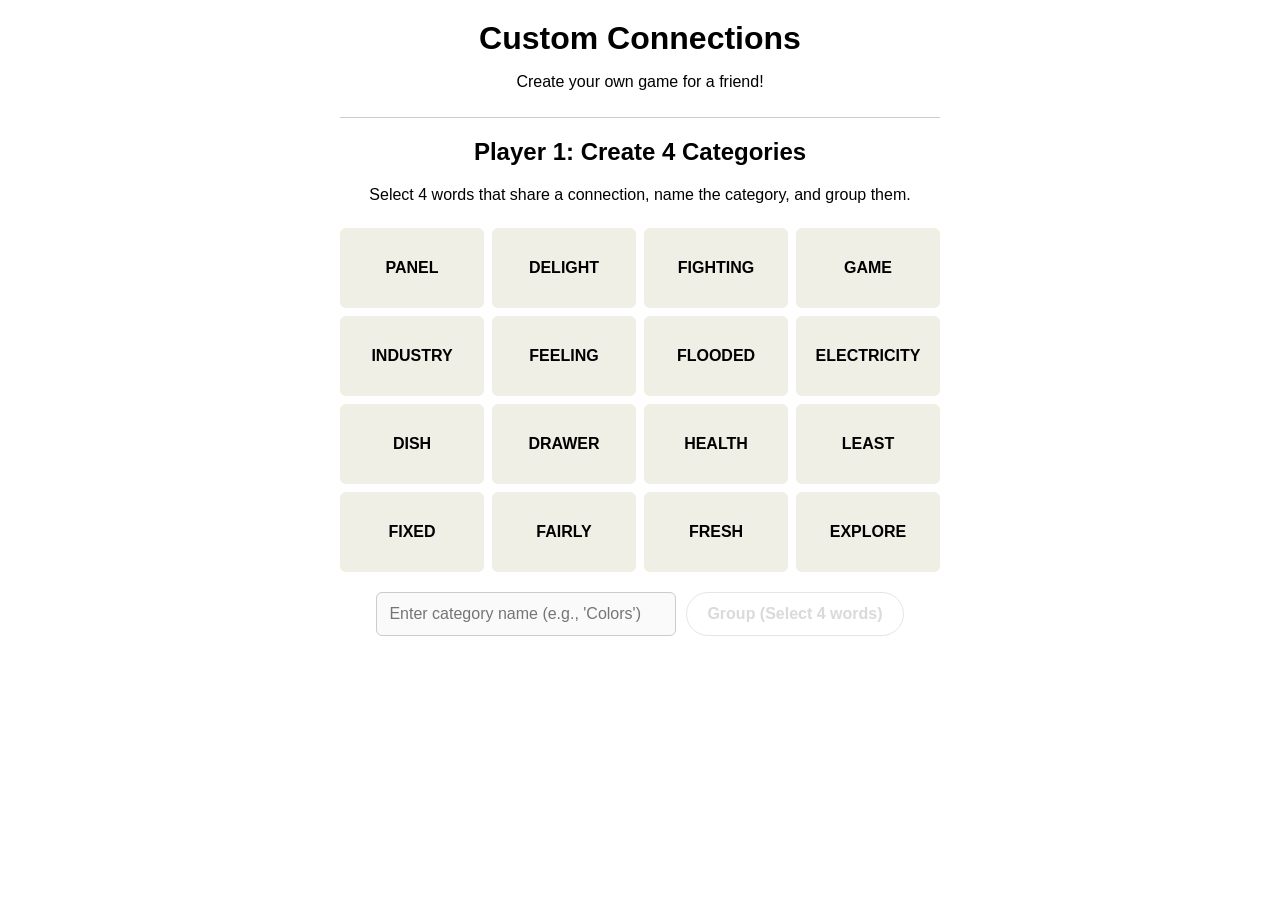
==== connections/index.html @ b5096427 "Initial commit for main website" ====
<!DOCTYPE html>
<html lang="en">
<head>
    <meta charset="UTF-8">
    <meta name="viewport" content="width=device-width, initial-scale=1.0">
    <title>Custom Connections</title>
    <link rel="stylesheet" href="style.css">
</head>
<body>
    <div class="container">
        <header>
            <h1>Custom Connections</h1>
            <p id="subtitle">Create your own game for a friend!</p>
        </header>

        <!-- SETUP PHASE (Player 1) -->
        <div id="setup-phase" class="phase active">
            <h2>Player 1: Create 4 Categories</h2>
            <p>Select 4 words that share a connection, name the category, and group them.</p>
            
            <div id="setup-categories" class="solved-categories"></div>
            
            <div id="setup-grid" class="grid"></div>
            
            <div class="controls setup-controls">
                <input type="text" id="category-name" placeholder="Enter category name (e.g., 'Colors')" disabled>
                <button id="btn-group" disabled>Group (Select 4 words)</button>
            </div>
            
            <button id="btn-start-game" class="hidden primary-btn">Start Game for Player 2</button>
        </div>

        <!-- PLAY PHASE (Player 2) -->
        <div id="play-phase" class="phase hidden">
            <h2>Player 2: Find the Connections</h2>
            <p>Group the words into 4 categories of 4.</p>
            
            <div id="play-categories" class="solved-categories"></div>
            
            <div id="play-grid" class="grid"></div>
            
            <div class="mistakes-container">
                <span>Mistakes remaining:</span>
                <div id="mistakes-dots" class="dots">
                    <span class="dot"></span>
                    <span class="dot"></span>
                    <span class="dot"></span>
                    <span class="dot"></span>
                </div>
            </div>
            
            <div class="controls play-controls">
                <button id="btn-shuffle">Shuffle</button>
                <button id="btn-deselect">Deselect All</button>
                <button id="btn-submit" disabled>Submit</button>
            </div>
            
            <div id="game-over-message" class="hidden">
                <h2 id="end-title"></h2>
                <button id="btn-restart" class="primary-btn">Play Again</button>
            </div>
        </div>
        
        <!-- Toast Notification -->
        <div id="toast" class="toast hidden">Message</div>
    </div>

    <script src="words.js"></script>
    <script src="script.js"></script>
</body>
</html>
---- connections/style.css ----
:root {
    --bg-color: #ffffff;
    --text-color: #000000;
    --tile-bg: #efefe6;
    --tile-selected: #5a594e;
    --tile-text: #000000;
    --tile-selected-text: #ffffff;
    --cat-1: #f9df6d; /* Yellow */
    --cat-2: #a0c35a; /* Green */
    --cat-3: #b0c4ef; /* Blue */
    --cat-4: #ba81c5; /* Purple */
}

* {
    box-sizing: border-box;
    font-family: -apple-system, BlinkMacSystemFont, "Segoe UI", Roboto, Helvetica, Arial, sans-serif;
}

body {
    background-color: var(--bg-color);
    color: var(--text-color);
    margin: 0;
    padding: 20px;
    display: flex;
    justify-content: center;
}

.container {
    max-width: 600px;
    width: 100%;
    text-align: center;
}

header {
    margin-bottom: 20px;
    border-bottom: 1px solid #ccc;
    padding-bottom: 10px;
}

h1 {
    margin: 0 0 5px 0;
    font-size: 2rem;
}

.phase {
    display: none;
}

.phase.active {
    display: block;
}

.hidden {
    display: none !important;
}

/* Grid Styles */
.grid {
    display: grid;
    grid-template-columns: repeat(4, 1fr);
    gap: 8px;
    margin-bottom: 20px;
}

.tile {
    background-color: var(--tile-bg);
    color: var(--tile-text);
    border: none;
    border-radius: 6px;
    padding: 20px 10px;
    font-size: 1rem;
    font-weight: bold;
    text-transform: uppercase;
    cursor: pointer;
    transition: all 0.2s ease;
    display: flex;
    align-items: center;
    justify-content: center;
    min-height: 80px;
    word-break: break-word;
}

.tile:hover {
    background-color: #e0e0d5;
}

.tile.selected {
    background-color: var(--tile-selected);
    color: var(--tile-selected-text);
}

/* Solved Categories */
.solved-categories {
    display: flex;
    flex-direction: column;
    gap: 8px;
    margin-bottom: 8px;
}

.category-row {
    border-radius: 6px;
    padding: 15px;
    display: flex;
    flex-direction: column;
    align-items: center;
    justify-content: center;
    min-height: 80px;
}

.category-row.cat-0 { background-color: var(--cat-1); }
.category-row.cat-1 { background-color: var(--cat-2); }
.category-row.cat-2 { background-color: var(--cat-3); }
.category-row.cat-3 { background-color: var(--cat-4); }

.category-name {
    font-weight: bold;
    font-size: 1.1rem;
    text-transform: uppercase;
    margin-bottom: 5px;
}

.category-words {
    font-size: 0.9rem;
    text-transform: uppercase;
}

/* Controls */
.controls {
    display: flex;
    gap: 10px;
    justify-content: center;
    margin-bottom: 20px;
    flex-wrap: wrap;
}

button {
    padding: 12px 20px;
    border: 1px solid #000;
    border-radius: 24px;
    background: #fff;
    font-size: 1rem;
    font-weight: bold;
    cursor: pointer;
    transition: background 0.2s;
}

button:hover:not(:disabled) {
    background: #f0f0f0;
}

button:disabled {
    opacity: 0.5;
    cursor: not-allowed;
    border-color: #ccc;
}

.primary-btn {
    background: #000;
    color: #fff;
    font-size: 1.2rem;
    padding: 15px 30px;
    margin-top: 20px;
}

.primary-btn:hover {
    background: #333;
}

input[type="text"] {
    padding: 12px;
    border: 1px solid #ccc;
    border-radius: 6px;
    font-size: 1rem;
    flex-grow: 1;
    max-width: 300px;
}

/* Mistakes */
.mistakes-container {
    display: flex;
    align-items: center;
    justify-content: center;
    gap: 10px;
    margin-bottom: 20px;
    font-size: 1.1rem;
}

.dots {
    display: flex;
    gap: 5px;
}

.dot {
    width: 12px;
    height: 12px;
    background-color: #5a594e;
    border-radius: 50%;
    transition: opacity 0.3s;
}

.dot.lost {
    opacity: 0.2;
}

/* Toast */
.toast {
    position: fixed;
    top: 20px;
    left: 50%;
    transform: translateX(-50%);
    background: #000;
    color: #fff;
    padding: 12px 24px;
    border-radius: 6px;
    font-weight: bold;
    z-index: 1000;
    transition: opacity 0.3s;
}

#game-over-message {
    margin-top: 30px;
    padding: 20px;
    background: #f9f9f9;
    border-radius: 8px;
}
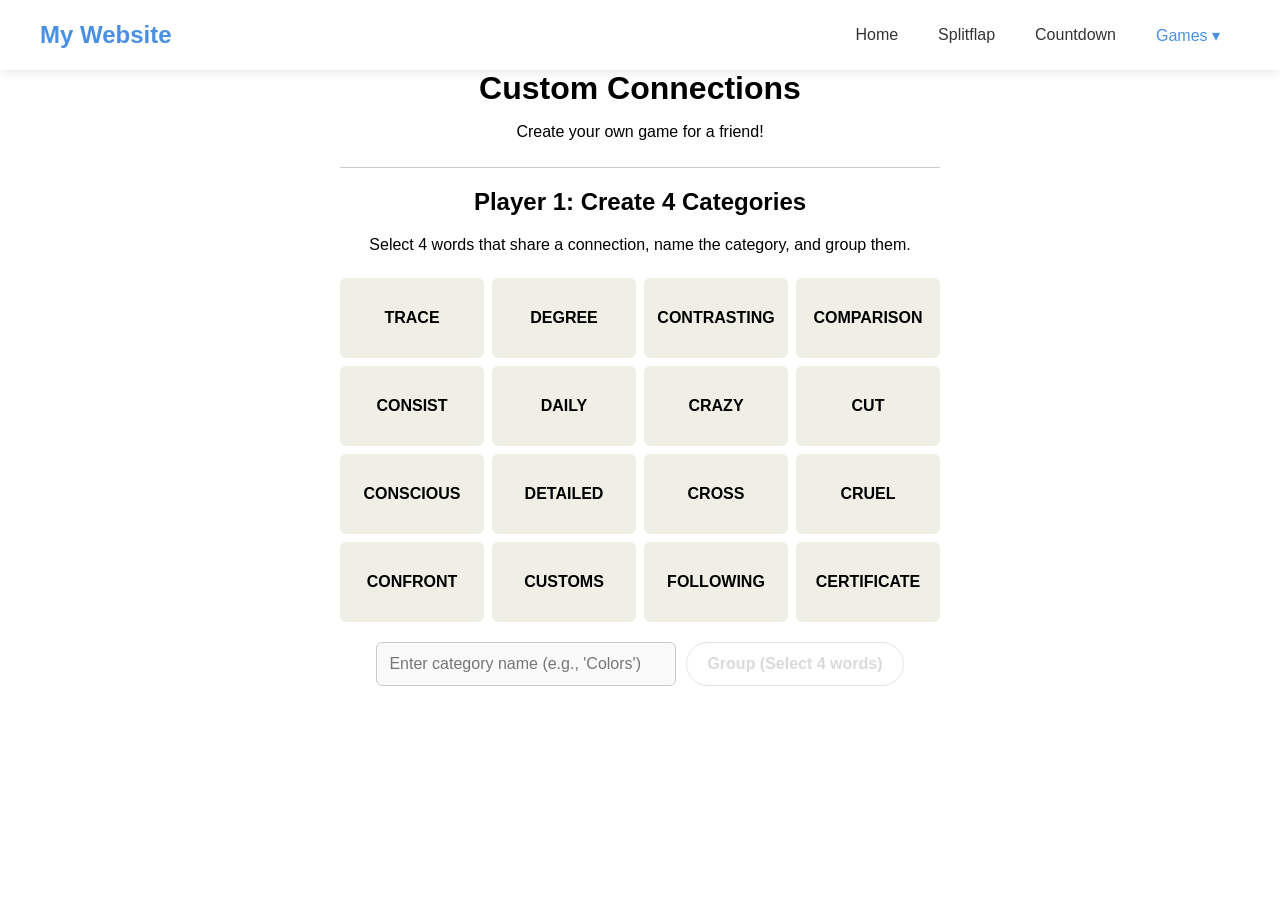
==== commit 3db8e405: "added nav bar" ====
--- a/connections/index.html
+++ b/connections/index.html
@@ -5,8 +5,120 @@
     <meta name="viewport" content="width=device-width, initial-scale=1.0">
     <title>Custom Connections</title>
     <link rel="stylesheet" href="style.css">
+    <style>
+        /* Navigation Bar Styles */
+        .navbar {
+            background-color: #ffffff;
+            box-shadow: 0 2px 10px rgba(0,0,0,0.1);
+            display: flex;
+            justify-content: space-between;
+            align-items: center;
+            padding: 0 40px;
+            height: 70px;
+            position: fixed;
+            top: 0;
+            left: 0;
+            right: 0;
+            z-index: 1000;
+            font-family: 'Segoe UI', Tahoma, Geneva, Verdana, sans-serif;
+        }
+
+        .nav-brand {
+            font-size: 1.5rem;
+            font-weight: bold;
+            color: #4a90e2;
+            text-decoration: none;
+        }
+
+        .nav-links {
+            display: flex;
+            list-style: none;
+            margin: 0;
+            padding: 0;
+            height: 100%;
+        }
+
+        .nav-item {
+            position: relative;
+            display: flex;
+            align-items: center;
+        }
+
+        .nav-link {
+            text-decoration: none;
+            color: #333;
+            padding: 0 20px;
+            font-weight: 500;
+            height: 100%;
+            display: flex;
+            align-items: center;
+            transition: background-color 0.2s, color 0.2s;
+        }
+
+        .nav-link:hover {
+            background-color: #f0f0f0;
+            color: #4a90e2;
+        }
+
+        /* Dropdown Styles */
+        .dropdown-menu {
+            display: none;
+            position: absolute;
+            top: 70px;
+            left: 0;
+            background-color: #ffffff;
+            min-width: 200px;
+            box-shadow: 0 8px 16px rgba(0,0,0,0.1);
+            border-radius: 0 0 8px 8px;
+            overflow: hidden;
+            z-index: 1000;
+        }
+
+        .nav-item.dropdown:hover .dropdown-menu {
+            display: block;
+        }
+
+        .dropdown-item {
+            display: block;
+            padding: 15px 20px;
+            color: #333;
+            text-decoration: none;
+            transition: background-color 0.2s;
+        }
+
+        .dropdown-item:hover {
+            background-color: #f0f0f0;
+            color: #4a90e2;
+        }
+        
+        body {
+            padding-top: 70px; /* Make room for navbar */
+        }
+    </style>
 </head>
 <body>
+    <!-- Navigation Bar -->
+    <nav class="navbar">
+        <a href="../" class="nav-brand">My Website</a>
+        <ul class="nav-links">
+            <li class="nav-item">
+                <a href="../" class="nav-link">Home</a>
+            </li>
+            <li class="nav-item">
+                <a href="https://ijnevins.github.io/splitflap/frontend/website.html" class="nav-link">Splitflap</a>
+            </li>
+            <li class="nav-item">
+                <a href="../countdown/" class="nav-link">Countdown</a>
+            </li>
+            <li class="nav-item dropdown">
+                <a href="#" class="nav-link" style="color: #4a90e2;">Games ▾</a>
+                <div class="dropdown-menu">
+                    <a href="#" class="dropdown-item" style="color: #4a90e2;">Custom Connections</a>
+                    <a href="../math/" class="dropdown-item">Math Dice</a>
+                </div>
+            </li>
+        </ul>
+    </nav>
     <div class="container">
         <header>
             <h1>Custom Connections</h1>
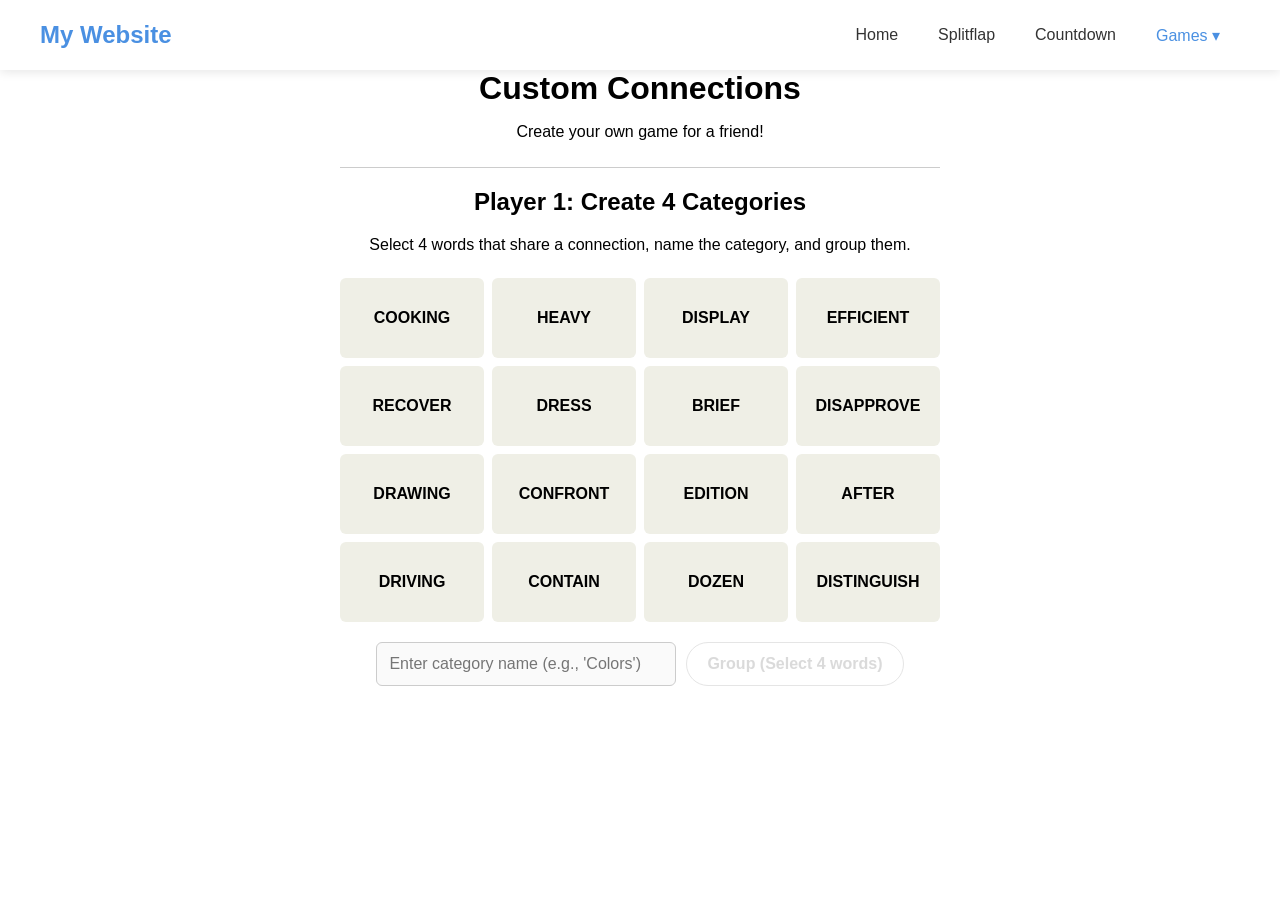
==== commit fd7836a4: "removed local reference to splitflap" ====
--- a/connections/index.html
+++ b/connections/index.html
@@ -65,7 +65,7 @@
             display: none;
             position: absolute;
             top: 70px;
-            left: 0;
+            right: 0; /* Align to the right side of the parent instead of left */
             background-color: #ffffff;
             min-width: 200px;
             box-shadow: 0 8px 16px rgba(0,0,0,0.1);
